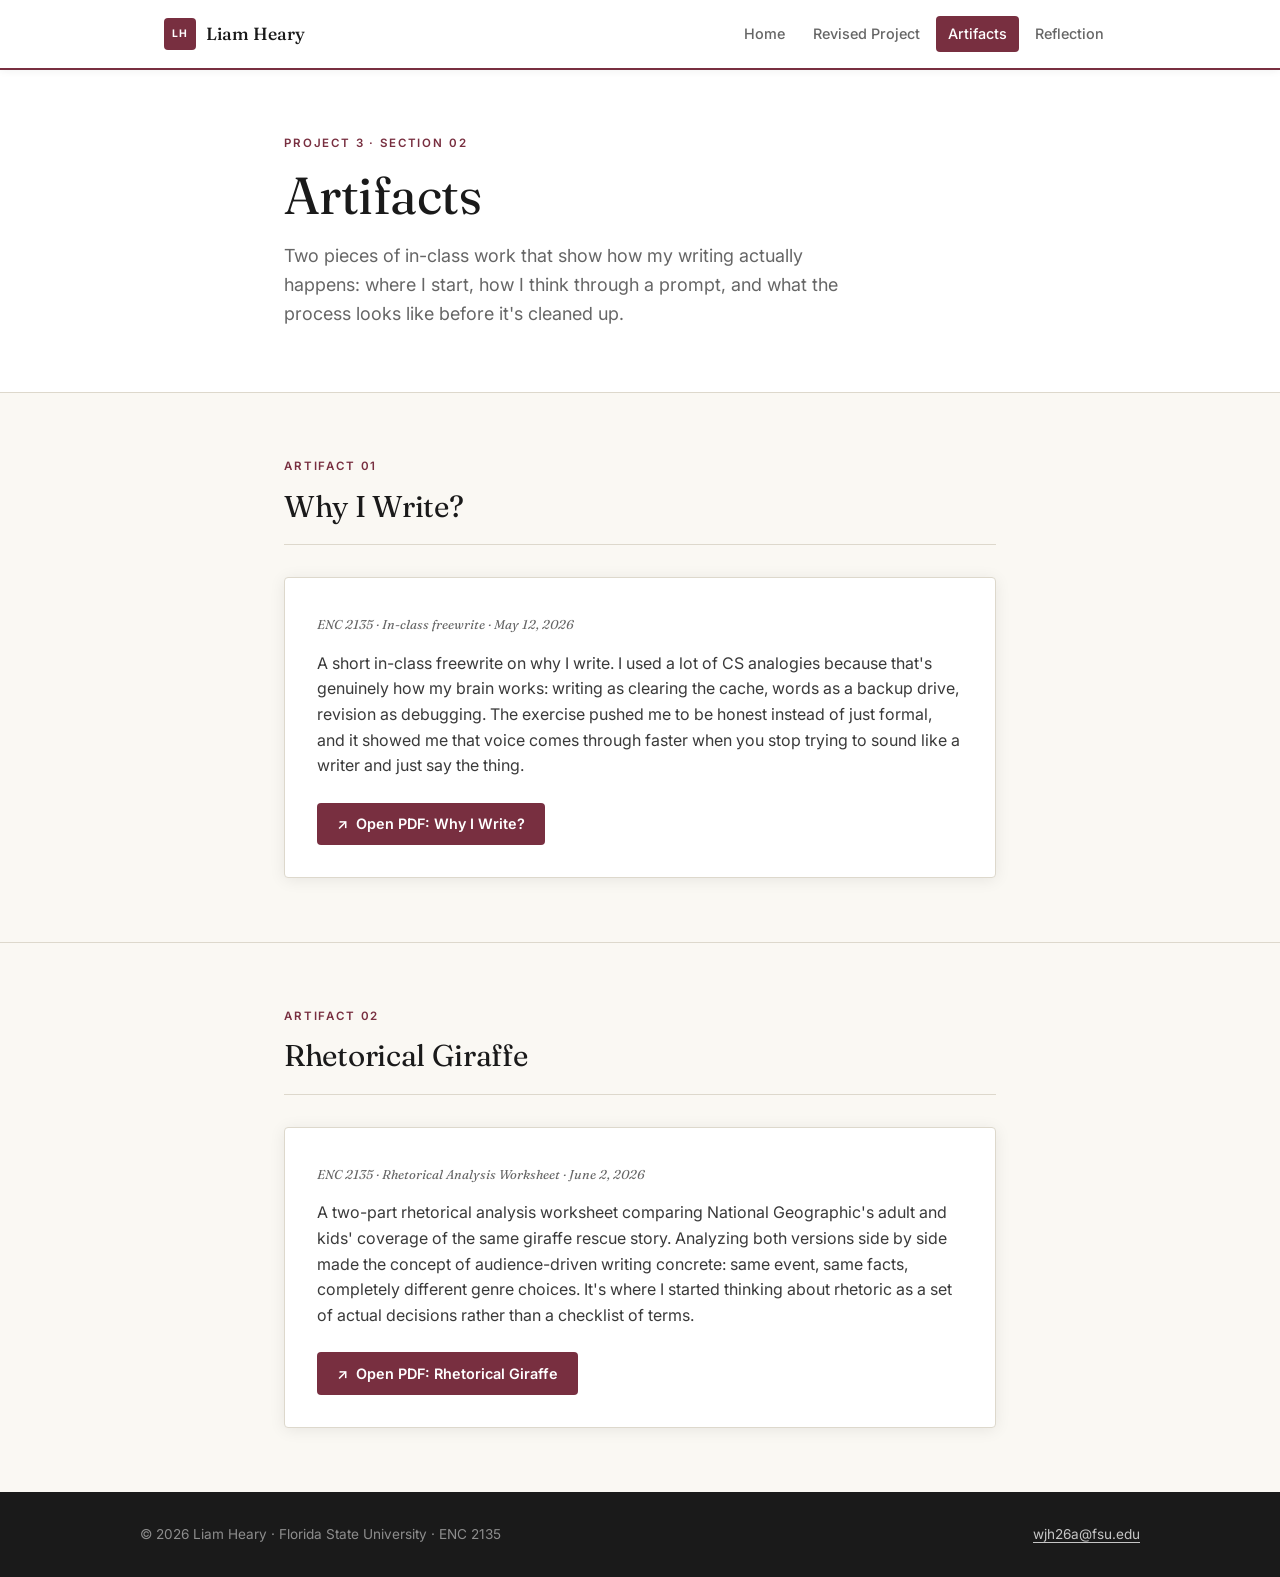
==== artifacts.html @ 5e3b867a "Initial portfolio — ENC 2135 Project 3 All four pages complete: home, revised project (investigative" ====
<!DOCTYPE html>
<html lang="en">
<head>
  <meta charset="UTF-8" />
  <meta name="viewport" content="width=device-width, initial-scale=1.0" />
  <title>Artifacts — Liam Heary</title>
  <meta name="description" content="Drafts, notes, and in-class work showing how the writing got made." />
  <link rel="stylesheet" href="styles.css" />
</head>
<body>
  <a class="skip-link" href="#main">Skip to content</a>

  <header class="site-header">
    <div class="wrap-wide header-row">
      <a href="index.html" class="wordmark" aria-label="Liam Heary, home">
        <span class="wordmark-badge">LH</span>
        <span class="wordmark-name">Liam Heary</span>
      </a>
      <nav class="site-nav" aria-label="Primary">
        <a href="index.html">Home</a>
        <a href="project.html">Revised Project</a>
        <a href="artifacts.html" class="is-active" aria-current="page">Artifacts</a>
        <a href="reflection.html">Reflection</a>
      </nav>
    </div>
  </header>

  <main id="main">

    <div class="hero-inner">
      <div class="wrap">
        <p class="eyebrow">Project 3 · Section 02</p>
        <h1>Artifacts</h1>
        <p class="hero-lede">
          Two pieces of in-class work that show how my writing actually happens:
          where I start, how I think through a prompt, and what the process looks
          like before it's cleaned up.
        </p>
      </div>
    </div>

    <div class="page-section">
      <div class="wrap">
        <div class="section-header">
          <div>
            <p class="eyebrow">Artifact 01</p>
            <h2>Why I Write?</h2>
          </div>
        </div>
        <div class="artifact-card">
          <p class="artifact-meta">ENC 2135 · In-class freewrite · May 12, 2026</p>
          <div class="artifact-body">
            <p>A short in-class freewrite on why I write. I used a lot of CS analogies because that's genuinely how my brain works: writing as clearing the cache, words as a backup drive, revision as debugging. The exercise pushed me to be honest instead of just formal, and it showed me that voice comes through faster when you stop trying to sound like a writer and just say the thing.</p>
          </div>
          <a
            class="btn-pdf"
            href="docs/why-i-write.pdf"
            target="_blank"
            rel="noopener"
            aria-label="Open Why I Write PDF in a new tab"
          >Open PDF: Why I Write?</a>
        </div>
      </div>
    </div>

    <div class="page-section">
      <div class="wrap">
        <div class="section-header">
          <div>
            <p class="eyebrow">Artifact 02</p>
            <h2>Rhetorical Giraffe</h2>
          </div>
        </div>
        <div class="artifact-card">
          <p class="artifact-meta">ENC 2135 · Rhetorical Analysis Worksheet · June 2, 2026</p>
          <div class="artifact-body">
            <p>A two-part rhetorical analysis worksheet comparing National Geographic's adult and kids' coverage of the same giraffe rescue story. Analyzing both versions side by side made the concept of audience-driven writing concrete: same event, same facts, completely different genre choices. It's where I started thinking about rhetoric as a set of actual decisions rather than a checklist of terms.</p>
          </div>
          <a
            class="btn-pdf"
            href="docs/rhetorical-giraffe.pdf"
            target="_blank"
            rel="noopener"
            aria-label="Open Rhetorical Giraffe PDF in a new tab"
          >Open PDF: Rhetorical Giraffe</a>
        </div>
      </div>
    </div>

  </main>

  <footer class="site-footer">
    <div class="footer-row">
      <p>© 2026 Liam Heary · Florida State University · ENC 2135</p>
      <p><a href="mailto:wjh26a@fsu.edu">wjh26a@fsu.edu</a></p>
    </div>
  </footer>
</body>
</html>
---- styles.css ----
/* ============================================
   Liam Heary — Portfolio
   Design tokens
   ============================================ */

@import url('https://fonts.googleapis.com/css2?family=Fraunces:opsz,wght@9..144,300;9..144,400;9..144,500&family=Inter:wght@400;500;600&display=swap');

:root {
  --garnet: #782f40;
  --garnet-dark: #5a2030;
  --garnet-light: #9e3f54;
  --gold: #cfa42d;
  --paper: #faf8f3;
  --paper-warm: #f1ede2;
  --ink: #1a1a1a;
  --ink-soft: #3a3a3a;
  --slate: #666;
  --rule: #ddd8cc;
  --white: #ffffff;

  --font-display: "Fraunces", Georgia, "Times New Roman", serif;
  --font-body: "Inter", -apple-system, BlinkMacSystemFont, "Segoe UI", sans-serif;

  --max-w: 760px;
  --wide-w: 1000px;

  --radius: 4px;
  --shadow: 0 2px 16px rgba(0,0,0,0.08);
  --shadow-hover: 0 6px 32px rgba(0,0,0,0.14);
}

/* ============================================
   Reset & base
   ============================================ */

*, *::before, *::after { box-sizing: border-box; }

html {
  -webkit-text-size-adjust: 100%;
  scroll-behavior: smooth;
}

body {
  margin: 0;
  background: var(--paper);
  color: var(--ink);
  font-family: var(--font-body);
  font-size: 1rem;
  line-height: 1.6;
  -webkit-font-smoothing: antialiased;
}

img { max-width: 100%; display: block; }

a {
  color: var(--garnet);
  text-decoration: underline;
  text-decoration-thickness: 1px;
  text-underline-offset: 3px;
  transition: color 0.15s ease;
}

a:hover { color: var(--garnet-dark); }

a:focus-visible {
  outline: 2px solid var(--garnet);
  outline-offset: 3px;
  border-radius: 2px;
}

.skip-link {
  position: absolute;
  left: -9999px;
  top: 0;
  background: var(--ink);
  color: var(--paper);
  padding: 0.75rem 1rem;
  z-index: 100;
}
.skip-link:focus { left: 1rem; top: 1rem; }

.sr-only {
  position: absolute;
  width: 1px;
  height: 1px;
  padding: 0;
  margin: -1px;
  overflow: hidden;
  clip: rect(0,0,0,0);
  white-space: nowrap;
  border: 0;
}

.wrap {
  width: 100%;
  max-width: var(--max-w);
  margin: 0 auto;
  padding: 0 1.5rem;
}

.wrap-wide {
  width: 100%;
  max-width: var(--wide-w);
  margin: 0 auto;
  padding: 0 1.5rem;
}

/* ============================================
   Typography
   ============================================ */

h1, h2, h3 {
  font-family: var(--font-display);
  font-weight: 400;
  color: var(--ink);
  letter-spacing: -0.01em;
  margin: 0 0 1rem;
  line-height: 1.15;
}

h1 { font-size: clamp(2.25rem, 5vw, 3.25rem); }
h2 { font-size: clamp(1.5rem, 3vw, 1.875rem); }
h3 { font-size: 1.25rem; }

p { margin: 0 0 1rem; color: var(--ink-soft); }

.eyebrow {
  font-family: var(--font-body);
  font-size: 0.72rem;
  font-weight: 600;
  text-transform: uppercase;
  letter-spacing: 0.16em;
  color: var(--garnet);
  margin: 0 0 0.875rem;
}

/* ============================================
   Header
   ============================================ */

.site-header {
  background: var(--white);
  border-bottom: 2px solid var(--garnet);
  position: sticky;
  top: 0;
  z-index: 50;
  box-shadow: 0 1px 8px rgba(0,0,0,0.06);
}

.header-row {
  display: flex;
  align-items: center;
  justify-content: space-between;
  padding-top: 1rem;
  padding-bottom: 1rem;
  max-width: var(--wide-w);
  gap: 1rem;
}

.wordmark {
  display: inline-flex;
  align-items: center;
  gap: 0.625rem;
  text-decoration: none;
  font-family: var(--font-display);
  font-size: 1.1rem;
  font-weight: 500;
  color: var(--ink);
}

.wordmark:hover { color: var(--garnet); }

.wordmark-badge {
  display: inline-grid;
  place-items: center;
  width: 2rem;
  height: 2rem;
  background: var(--garnet);
  color: var(--white);
  font-size: 0.65rem;
  font-family: var(--font-body);
  font-weight: 700;
  letter-spacing: 0.08em;
  border-radius: var(--radius);
}

.site-nav {
  display: flex;
  gap: 0.25rem;
}

.site-nav a {
  text-decoration: none;
  color: var(--slate);
  font-size: 0.9rem;
  font-weight: 500;
  padding: 0.4rem 0.75rem;
  border-radius: var(--radius);
  transition: background 0.15s ease, color 0.15s ease;
}

.site-nav a:hover {
  background: var(--paper-warm);
  color: var(--ink);
}

.site-nav a.is-active {
  background: var(--garnet);
  color: var(--white);
}

/* ============================================
   Hero banner
   ============================================ */

.hero-banner {
  background: var(--garnet);
  color: var(--white);
  padding: clamp(3rem, 8vw, 5rem) 1.5rem;
}

.hero-banner .wrap { position: relative; }

.hero-banner .eyebrow {
  color: rgba(255,255,255,0.65);
}

.hero-banner h1 {
  color: var(--white);
  max-width: 16ch;
  margin-bottom: 1.25rem;
}

.hero-banner h1 em {
  font-style: italic;
  color: var(--gold);
}

.hero-lede {
  font-size: 1.125rem;
  line-height: 1.6;
  color: rgba(255,255,255,0.82);
  max-width: 52ch;
  margin: 0;
}

/* Inner page hero (smaller, white bg) */
.hero-inner {
  background: var(--white);
  border-bottom: 1px solid var(--rule);
  padding: clamp(2.5rem, 6vw, 4rem) 1.5rem;
}

.hero-inner h1 { color: var(--ink); }
.hero-inner .hero-lede { color: var(--slate); }

/* ============================================
   About section
   ============================================ */

.about-section {
  padding: clamp(3rem, 7vw, 5rem) 1.5rem;
  background: var(--white);
  border-bottom: 1px solid var(--rule);
}

.about-grid {
  display: grid;
  grid-template-columns: 180px 1fr;
  gap: 3rem;
  align-items: start;
}

@media (max-width: 600px) {
  .about-grid { grid-template-columns: 1fr; gap: 2rem; }
}

.portrait { margin: 0; }

.portrait-frame {
  aspect-ratio: 4/5;
  background: var(--paper-warm);
  border: 2px solid var(--rule);
  border-radius: var(--radius);
  display: grid;
  place-items: center;
  overflow: hidden;
  position: relative;
}

.portrait-frame::after {
  content: "";
  position: absolute;
  inset: 0;
  border: 6px solid var(--white);
  pointer-events: none;
  border-radius: var(--radius);
}

.portrait-placeholder {
  font-family: var(--font-display);
  font-style: italic;
  color: var(--slate);
  font-size: 0.875rem;
}

.portrait figcaption {
  margin-top: 0.5rem;
  font-size: 0.8rem;
  color: var(--slate);
  font-style: italic;
  font-family: var(--font-display);
  text-align: center;
}

.about-body h2 { margin-top: 0; color: var(--garnet); }

/* ============================================
   Currently
   ============================================ */

.currently-section {
  padding: clamp(2.5rem, 6vw, 4rem) 1.5rem;
  background: var(--paper);
  border-bottom: 1px solid var(--rule);
}

.currently-list {
  list-style: none;
  padding: 0;
  margin: 1.5rem 0 0;
  display: flex;
  flex-direction: column;
  gap: 0;
}

.currently-list li {
  display: grid;
  grid-template-columns: 6rem 1fr;
  gap: 1.5rem;
  padding: 0.875rem 0;
  border-bottom: 1px solid var(--rule);
  align-items: baseline;
}

.currently-list li:first-child { border-top: 1px solid var(--rule); }

.currently-label {
  font-size: 0.7rem;
  font-weight: 600;
  text-transform: uppercase;
  letter-spacing: 0.14em;
  color: var(--garnet);
}

.currently-value {
  font-family: var(--font-display);
  font-size: 1.05rem;
  color: var(--ink);
}

/* ============================================
   Contents cards
   ============================================ */

.contents-section {
  padding: clamp(3rem, 7vw, 5rem) 1.5rem;
  background: var(--garnet);
}

.contents-section .eyebrow { color: rgba(255,255,255,0.6); }
.contents-section h2 { color: var(--white); margin-bottom: 2rem; }

.cards-grid {
  display: grid;
  grid-template-columns: repeat(3, 1fr);
  gap: 1.25rem;
}

@media (max-width: 680px) {
  .cards-grid { grid-template-columns: 1fr; }
}

.card {
  background: var(--white);
  border-radius: var(--radius);
  padding: 1.75rem;
  text-decoration: none;
  color: var(--ink);
  display: flex;
  flex-direction: column;
  gap: 0.5rem;
  box-shadow: var(--shadow);
  transition: transform 0.2s ease, box-shadow 0.2s ease;
  border-top: 3px solid var(--garnet);
}

.card:hover {
  transform: translateY(-3px);
  box-shadow: var(--shadow-hover);
  color: var(--ink);
}

.card-num {
  font-size: 0.7rem;
  font-weight: 700;
  text-transform: uppercase;
  letter-spacing: 0.14em;
  color: var(--garnet);
}

.card-title {
  font-family: var(--font-display);
  font-size: 1.25rem;
  font-weight: 500;
  color: var(--ink);
  line-height: 1.2;
}

.card-desc {
  font-size: 0.9rem;
  color: var(--slate);
  line-height: 1.55;
  margin: 0;
  flex-grow: 1;
}

.card-arrow {
  font-size: 1.1rem;
  color: var(--garnet);
  margin-top: 0.5rem;
  align-self: flex-end;
  transition: transform 0.2s ease;
}

.card:hover .card-arrow { transform: translateX(4px); }

/* ============================================
   Page sections (inner pages)
   ============================================ */

.page-section {
  padding: clamp(2.5rem, 6vw, 4rem) 1.5rem;
  border-bottom: 1px solid var(--rule);
}

.page-section:last-of-type { border-bottom: none; }

.section-header {
  margin-bottom: 2rem;
  padding-bottom: 1.25rem;
  border-bottom: 1px solid var(--rule);
  display: flex;
  align-items: flex-start;
  justify-content: space-between;
  flex-wrap: wrap;
  gap: 1rem;
}

.section-header h2 { margin: 0; }

/* ============================================
   Artifact blocks
   ============================================ */

.artifact-card {
  background: var(--white);
  border: 1px solid var(--rule);
  border-radius: var(--radius);
  padding: 2rem;
  box-shadow: var(--shadow);
}

.artifact-meta {
  font-size: 0.8rem;
  color: var(--slate);
  font-family: var(--font-display);
  font-style: italic;
  margin: 0.25rem 0 1rem;
}

.artifact-body { margin-bottom: 1.5rem; }

.btn-pdf {
  display: inline-flex;
  align-items: center;
  gap: 0.5rem;
  font-size: 0.9rem;
  font-weight: 600;
  text-decoration: none;
  color: var(--white);
  background: var(--garnet);
  padding: 0.6rem 1.25rem;
  border-radius: var(--radius);
  transition: background 0.15s ease;
}

.btn-pdf:hover {
  background: var(--garnet-dark);
  color: var(--white);
  text-decoration: none;
}

.btn-pdf::before { content: "↗ "; }

/* ============================================
   Score tables (essay scorecards)
   ============================================ */

.score-table {
  width: 100%;
  border-collapse: collapse;
  margin: 1.5rem 0 2rem;
  font-size: 0.9rem;
  overflow-x: auto;
  display: block;
}

.score-table th {
  background: var(--garnet);
  color: var(--white);
  padding: 0.625rem 0.875rem;
  text-align: left;
  font-family: var(--font-body);
  font-weight: 600;
  font-size: 0.8rem;
  letter-spacing: 0.03em;
}

.score-table td {
  padding: 0.625rem 0.875rem;
  border-bottom: 1px solid var(--rule);
  color: var(--ink-soft);
  vertical-align: top;
}

.score-table tr:last-child td { border-bottom: none; }

.score-table td:first-child {
  font-weight: 600;
  color: var(--ink);
  font-family: var(--font-display);
  font-size: 1rem;
  white-space: nowrap;
}

.score-table td.score {
  font-weight: 700;
  font-size: 1.1rem;
  text-align: center;
  color: var(--garnet);
}

.score-table td.tally {
  font-weight: 700;
  text-align: center;
  font-size: 0.95rem;
}

.score-table tr:nth-child(even) td { background: var(--paper-warm); }

/* ============================================
   Placeholder blocks
   ============================================ */

.placeholder {
  background: #fffaeb;
  border: 1.5px dashed #e0b800;
  padding: 1rem 1.25rem;
  border-radius: var(--radius);
  font-family: var(--font-body);
  color: #7a5c00;
  font-size: 0.9rem;
  line-height: 1.55;
  display: block;
  margin-bottom: 1rem;
}

.placeholder-label {
  display: block;
  font-size: 0.65rem;
  font-weight: 700;
  text-transform: uppercase;
  letter-spacing: 0.14em;
  color: #c49000;
  margin-bottom: 0.4rem;
}

/* ============================================
   Prose
   ============================================ */

.prose { max-width: 65ch; }
.prose h2 { font-size: 1.25rem; margin-top: 2rem; color: var(--garnet); }
.prose p { margin-bottom: 1.25rem; }

/* ============================================
   Revisions note
   ============================================ */

.revisions-note {
  margin-top: 2.5rem;
  padding: 1.75rem;
  background: var(--paper-warm);
  border-left: 3px solid var(--garnet);
  border-radius: 0 var(--radius) var(--radius) 0;
}

.revisions-note h3 {
  margin-top: 0;
  color: var(--garnet);
  font-size: 0.875rem;
  font-family: var(--font-body);
  font-weight: 700;
  text-transform: uppercase;
  letter-spacing: 0.1em;
}

/* ============================================
   Footer
   ============================================ */

.site-footer {
  background: var(--ink);
  padding: 2rem 1.5rem;
}

.footer-row {
  display: flex;
  justify-content: space-between;
  align-items: center;
  flex-wrap: wrap;
  gap: 0.75rem;
  max-width: var(--wide-w);
  margin: 0 auto;
  font-size: 0.85rem;
}

.footer-row p { margin: 0; color: rgba(255,255,255,0.5); }
.footer-row a { color: rgba(255,255,255,0.75); }
.footer-row a:hover { color: var(--white); }

/* ============================================
   Mobile tweaks
   ============================================ */

@media (max-width: 540px) {
  .site-nav { gap: 0.125rem; }
  .site-nav a { padding: 0.35rem 0.5rem; font-size: 0.82rem; }
  .wordmark-name { display: none; }
}

/* ============================================
   Reduced motion
   ============================================ */

@media (prefers-reduced-motion: reduce) {
  *, *::before, *::after {
    animation-duration: 0.01ms !important;
    transition-duration: 0.01ms !important;
  }
  html { scroll-behavior: auto; }
}
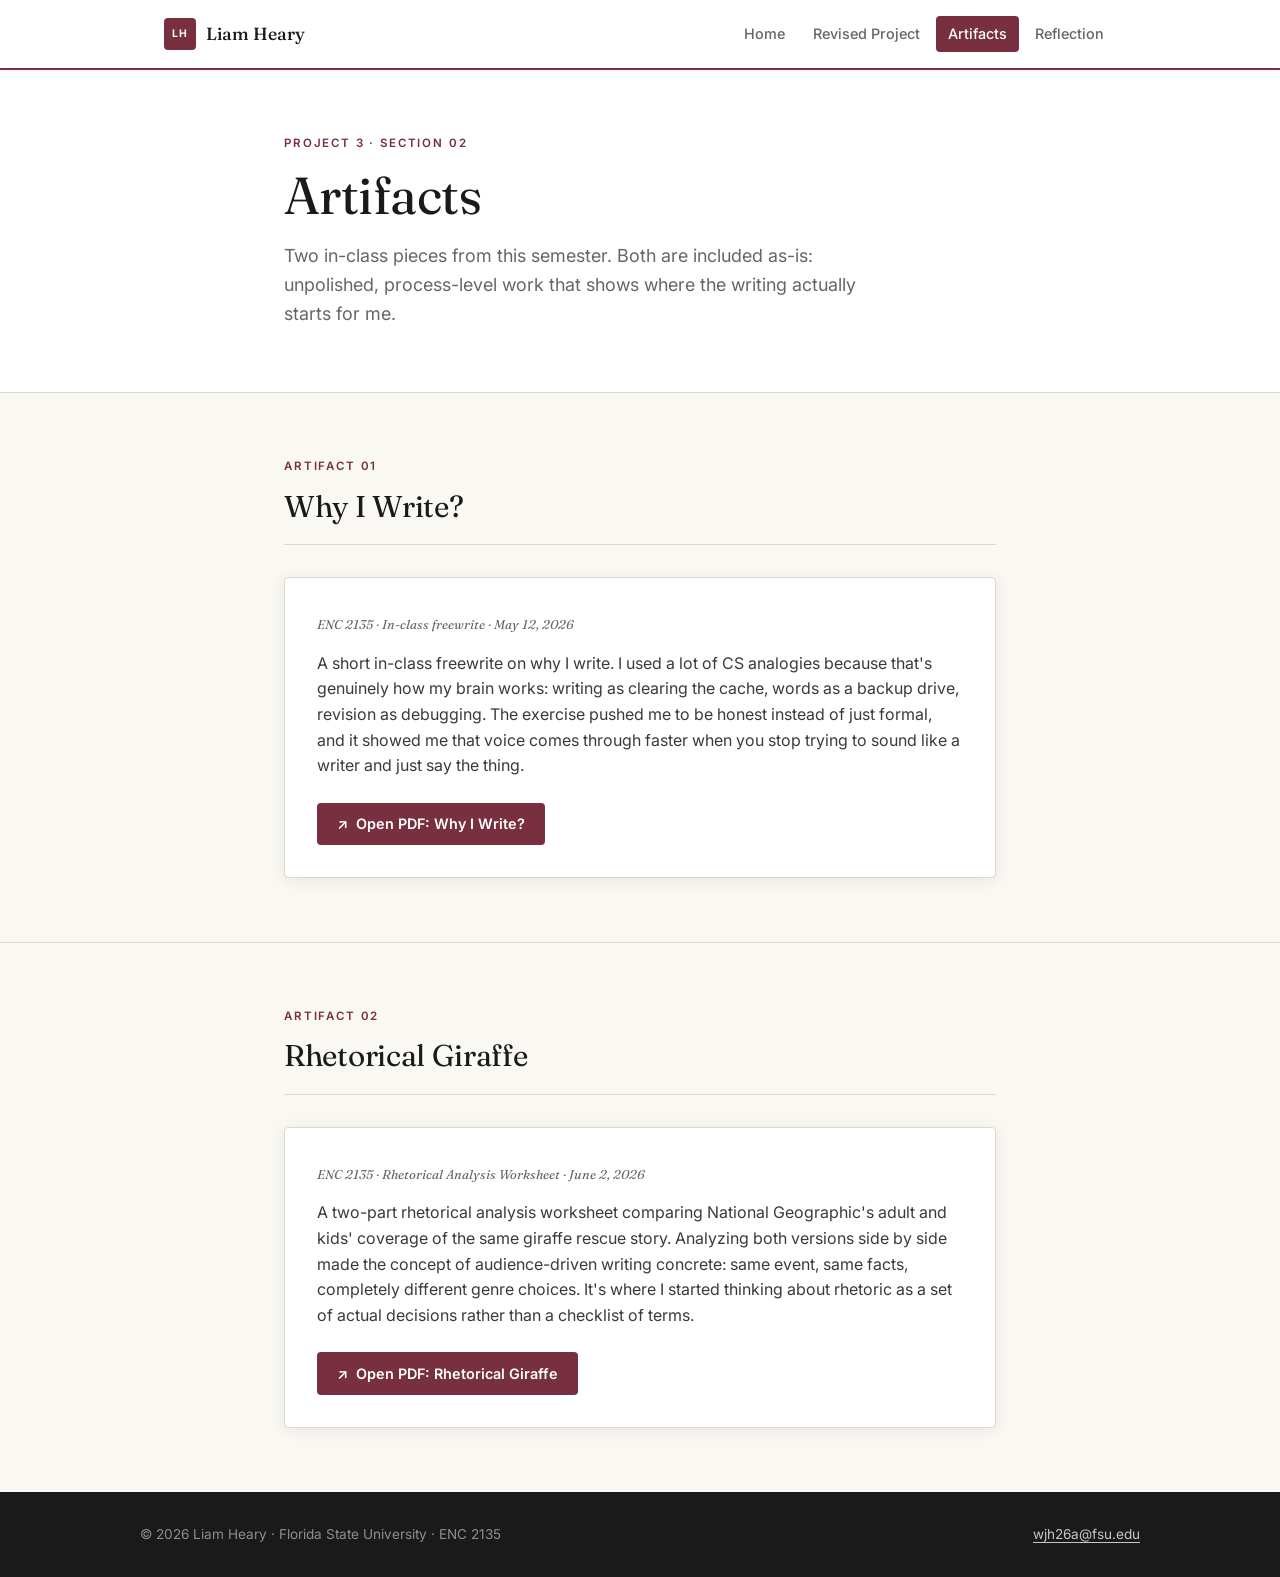
==== commit dc5e580a: "revise copy, wire photo placeholder" ====
--- a/artifacts.html
+++ b/artifacts.html
@@ -32,9 +32,9 @@
         <p class="eyebrow">Project 3 · Section 02</p>
         <h1>Artifacts</h1>
         <p class="hero-lede">
-          Two pieces of in-class work that show how my writing actually happens:
-          where I start, how I think through a prompt, and what the process looks
-          like before it's cleaned up.
+          Two in-class pieces from this semester. Both are included as-is:
+          unpolished, process-level work that shows where the writing actually
+          starts for me.
         </p>
       </div>
     </div>
